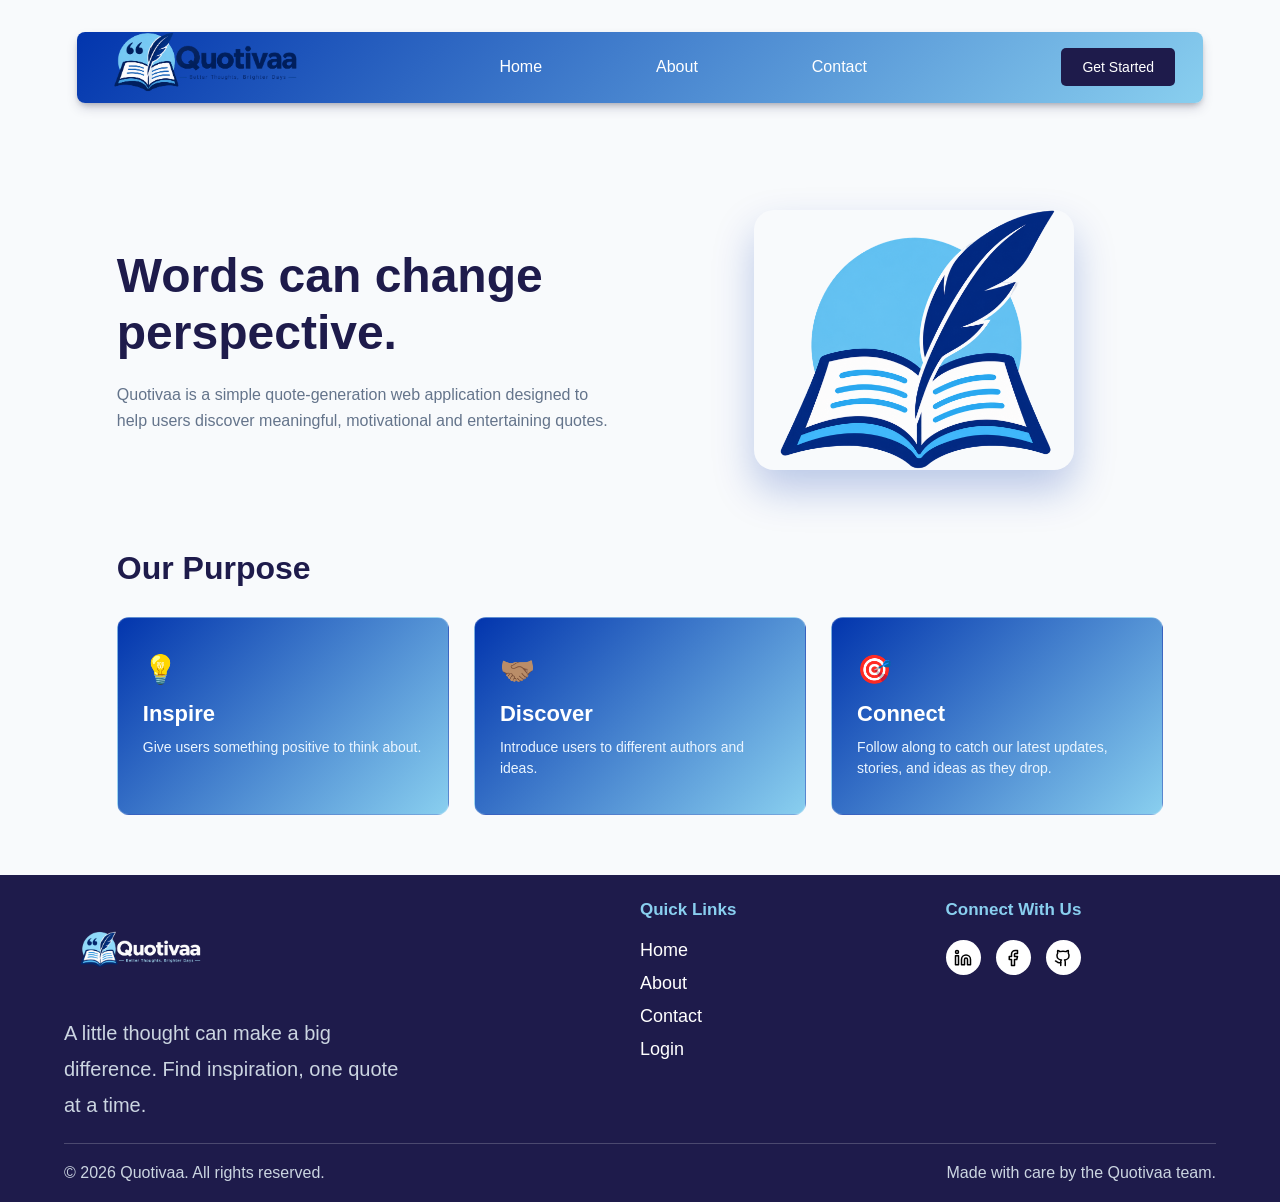
==== about.html @ 634ededf "corrections made again" ====
<!DOCTYPE html>
<html lang="en">
<head>
    <meta charset="UTF-8">
    <meta name="viewport" content="width=device-width, initial-scale=1.0">
    <title>About- Quotivaa</title>
    <link rel="stylesheet" href="about.css">
</head>
<body>
    <header>
        <div class="header-container">
            <div class="header-wrapper">
                <div class="logo">
                    <img src="logo.png" alt="">
                </div>
                <nav>
                    <a href="index.html">Home</a>
                    <a href="about.html">About</a>
                    <a href="contact.html">Contact</a>
                </nav>
                <a href="sign-up.html"><button class="button1">Get Started</button></a>
                <img src="harmburgermenu.svg" alt="" class="hamburger">
            </div>
        </div>
    </header>

    <main class="landing-main">
        <section class="hero-section">
            <div class="hero-content">
                <h1>Words can change perspective.</h1>
                <p>Quotivaa is a simple quote-generation web application designed to help users discover meaningful, motivational and entertaining quotes.</p>
            </div>
            <div class="hero-image">
                <div class="book-graphic">
                <img src="quotivaaimg.png" alt="Quote-card">
                </div>
            </div>
        </section>

        <section class="purpose-section">
            <h2>Our Purpose</h2>
            <div class="purpose-grid">
                <div class="purpose-card">
                    <div class="card-icon">💡</div>
                    <h3>Inspire</h3>
                    <p>Give users something positive to think about.</p>
                </div>
                <div class="purpose-card">
                    <div class="card-icon">🤝🏽</div>
                    <h3>Discover</h3>
                    <p>Introduce users to different authors and ideas.</p>
                </div>
                <div class="purpose-card">
                    <div class="card-icon">🎯</div>
                    <h3>Connect</h3>
                    <p>Follow along to catch our latest updates, stories, and ideas as they drop.</p>
                </div>
            </div>
        </section>
    </main>
 <footer class="footer">

    <div class="footer-container">
        <div class="footer-brand">

            <img src="logo-white.png" alt="Quotivaa logo">
            <p>
                A little thought can make a big difference.
                Find inspiration, one quote at a time.
            </p>

        </div>

        <div class="footer-links">

            <h3>Quick Links</h3>
            <a href="index.html">Home</a>
            <a href="about.html">About</a>
            <a href="contact.html">Contact</a>
            <a href="login.html">Login</a>

        </div>

        <div class="footer-socials">
            <h3>Connect With Us</h3>
            <div class="social-icons">

                <a href="#" aria-label="LinkedIn">
                    <img src="linkedin.svg" alt="">
                </a>

                <a href="#" aria-label="Facebook">
                    <img src="facebook.svg" alt="">
                </a>

                <a href="#" aria-label="GitHub">
                    <img src="gitcat.svg" alt="">
                </a>

            </div>

        </div>

    </div>

    <div class="footer-bottom">

        <p>
            &copy; 2026 Quotivaa. All rights reserved.
        </p>

        <p>Made with care by the Quotivaa team.</p>

    </div>
</footer>
  
</body>
</html>
---- about.css ----
* {
    box-sizing: border-box;
    padding: 0;
    margin: 0;
}

body {
    width: 100%;
    height: auto;
    background-color: #F8FAFC;
    font-family: sans-serif;
}

header {
    height: 15vh;
    width: 100%;
    display: flex;
    justify-content: center;
    align-items: center;
    position: fixed;
    top: 0;
    left: 0;
    z-index: 1000;
}

.header-container {
    width: 88%;
    height: 53%;
    background: linear-gradient(
        135deg,
        #0235AD,
        #89CFEF
    );
    border-radius: 8px;
    display: flex;
    justify-content: center;
    box-shadow:
        rgba(50, 50, 93, 0.25) 0px 6px 12px -2px,
        rgba(0, 0, 0, 0.3) 0px 3px 7px -3px;
}

.header-wrapper {
    height: 100%;
    width: 95%;
    display: flex;
    justify-content: space-between;
    align-items: center;
}

.logo {
    height: 200px;
    width: 200px;
    display: flex;
    justify-content: center;
}

.logo img {
    width: 100%;
    height: 100%;
    object-fit: contain;
}

nav {
    height: 60%;
    width: 45%;
    display: flex;
    align-items: center;
    justify-content: space-around;
}

nav a {
    text-decoration: none;
    font-family: sans-serif;
    font-size: 16px;
    color: #FFFFFF;
    cursor: pointer;
    transition: color 0.3s ease;
}

nav a:hover {
    color: #1E1B4B;
}

.button1 {
    padding: 10px 20px;
    background-color: #1E1B4B;
    color: #FFFFFF;
    border-radius: 5px;
    font-size: 14px;
    cursor: pointer;
    border: 1px solid transparent;
    transition: 0.3s ease;
}

.button1:hover {
    color: #0235AD;
    border-color: #0235AD;
    background-color: #FFFFFF;
}

.hamburger {
    width: 30px;
    height: 30px;
    display: none;
}

.landing-main {
    max-width: 1200px;
    margin: 150px auto 0;
    padding: 40px 6%;
}

.hero-section {
    display: flex;
    align-items: center;
    justify-content: space-between;
    gap: 50px;
    margin-top: 20px;
    margin-bottom: 80px;
}

.hero-content {
    flex: 1;
}

.hero-content h1 {
    font-size: 48px;
    font-weight: 700;
    line-height: 1.2;
    margin-bottom: 20px;
    color: #1E1B4B;
}

.hero-content p {
    font-size: 16px;
    color: #64748B;
    line-height: 1.6;
}

.hero-image {
    flex: 1;
    display: flex;
    justify-content: center;
    align-items: center;
}

.book-graphic {
    width: 320px;
    height: 260px;
    border-radius: 20px;
    overflow: hidden;
    box-shadow:
        0 20px 40px rgba(2, 53, 173, 0.25);
}

.book-graphic img {
    width: 100%;
    height: 100%;
    object-fit: cover;
    display: block;
}

.purpose-section h2 {
    font-size: 32px;
    font-weight: 600;
    margin-bottom: 30px;
    text-align: left;
    color: #1E1B4B;
}

.purpose-grid {
    display: flex;
    gap: 25px;
}

.purpose-card {
    flex: 1;
    background: linear-gradient( 135deg, #0235AD, #89CFEF);
    border: 1px solid rgba(255, 255, 255, 0.2);
    border-radius: 12px;
    padding: 35px 25px;
    transition:transform 0.3s ease,box-shadow 0.3s ease;
    color: #FFFFFF;
}

.purpose-card:hover {
    transform: translateY(-5px);
    box-shadow:0 15px 30px rgba(2, 53, 173, 0.25);
}

.card-icon {
    font-size: 28px;
    margin-bottom: 15px;
}

.purpose-card h3 {
    font-size: 22px;
    font-weight: 600;
    margin-bottom: 10px;
    color: #FFFFFF;
}

.purpose-card p {
    font-size: 14px;
    color: #EAF5FF;
    line-height: 1.5;
}

.footer {
    width: 100%;
    background-color: #1E1B4B;
    color: #FFFFFF;
    margin-top: 20px;
    padding: 25px 0 0;
}

.footer-container {
    width: 90%;
    max-width: 1310px;
    margin: 0 auto;
    padding-bottom: 20px;
    display: grid;
    grid-template-columns: 2fr 1fr 1fr;
    gap: 35px;
    align-items: start;
}

.footer-brand img {
    width: 150px;
    height: 100px;
    object-fit: contain;
    display: block;
}

.footer-brand p {
    max-width: 350px;
    font-family: sans-serif;
    font-size: 20px;
    line-height: 1.8;
    color: #CBD5E1;
    margin-top: 15px;
}

.footer-links h3,
.footer-socials h3 {
    font-family: sans-serif;
    font-size: 17px;
    margin-bottom: 20px;
    color: #89CFEF;
}

.footer-links {
    display: flex;
    flex-direction: column;
    align-items: flex-start;
}

.footer-links a {
    font-family: sans-serif;
    font-size: 18px;
    color: #FFFFFF;
    text-decoration: none;
    margin-bottom: 12px;
    transition: 0.3s ease;
}

.footer-links a:hover {
    color: #89CFEF;
    padding-left: 5px;
}

.social-icons {
    display: flex;
    align-items: center;
    gap: 15px;
}

.social-icons a {
    width: 35px;
    height: 35px;
    background-color: #FFFFFF;
    border-radius: 50%;
    display: flex;
    align-items: center;
    justify-content: center;
    transition: 0.3s ease;
}

.social-icons img {
    width: 18px;
    height: 18px;
    object-fit: contain;
}

.social-icons a:hover {
    background-color: #89CFEF;
    transform: translateY(-3px);
}

.footer-bottom {
    width: 90%;
    max-width: 1310px;
    margin: 0 auto;
    border-top: 1px solid rgba(255, 255, 255, 0.2);
    padding: 20px 0;
    display: flex;
    justify-content: space-between;
    align-items: center;
    gap: 15px;
}

.footer-bottom p {
    font-family: sans-serif;
    font-size: 16px;
    color: #CBD5E1;
}

@media (min-width: 768px) and (max-width: 1024px) {

    header {
        height: 130px;
    }

    nav,
    header{
        a{
        display: none;
        }
    }

    .hamburger {
        display: block;

        width: 30px;
        height: 30px;

        cursor: pointer;
    }

    button {
        display: none;
    }

    .logo {
        width: 140px;
        height: 140px;
    }

    .hero-section {
        gap: 30px;
    }

    .hero-content h1 {
        font-size: 38px;
    }

    .hero-content p {
        font-size: 15px;
    }

    .book-graphic {
        width: 280px;
        height: 230px;
    }

    .footer-container {
        grid-template-columns: 1fr 1fr;
        gap: 40px 20px;
    }

    .footer-brand {
        grid-column: span 2;
    }

    .footer-brand p {
        max-width: 100%;
    }
}

@media (max-width: 767px) {

    header {
        height: 100px;
    }

    .header-container {
        width: 92%;
        height: 65%;
        border-radius: 8px;
    }

    .header-wrapper {
        width: 92%;
    }

    nav,
    header{
        a{
        display: none;
        }
    }

    .hamburger {
        display: block;
        width: 27px;
        height: 27px;
        cursor: pointer;
    }

    button {
        display: none;
    }

    .logo {
        width: 110px;
        height: 110px;
    }

    .landing-main {
        width: 100%;
        margin-top: 120px;
        padding: 30px 6%;
    }

    .hero-section {
        flex-direction: column;
        text-align: center;
        gap: 30px;
        margin-bottom: 60px;
    }

    .hero-content {
        width: 100%;
        max-width: 100%;
    }

    .hero-content h1 {
        font-size: 32px;
        line-height: 1.25;
    }

    .hero-content p {
        font-size: 15px;
        line-height: 1.7;
    }

    .hero-image {
        width: 100%;
    }

    .book-graphic {
        width: 260px;
        height: 200px;
        border-radius: 16px;
    }

    .purpose-section h2 {
        font-size: 28px;
        text-align: center;
    }

    .purpose-grid {
        flex-direction: column;
        gap: 20px;
    }

    .purpose-card {
        padding: 30px 22px;
        text-align: center;
    }

    .purpose-card h3 {
        font-size: 21px;
    }

    .purpose-card p {
        font-size: 14px;
    }

    .footer-container {
        width: 88%;
        grid-template-columns: 1fr;
        gap: 30px;
    }

    .footer-brand {
        grid-column: span 1;
    }

    .footer-brand img {
        width: 125px;
        height: 100px;
    }

    .footer-brand p {
        max-width: 100%;
        font-size: 18px;
        line-height: 1.7;
    }

    .footer-links h3,
    .footer-socials h3 {
        font-size: 16px;
        margin-bottom: 15px;
    }

    .footer-links a {
        font-size: 15px;
        margin-bottom: 10px;
    }

    .social-icons {
        flex-wrap: wrap;
        gap: 12px;
    }

    .social-icons a {
        width: 34px;
        height: 34px;
    }

    .social-icons img {
        width: 17px;
        height: 17px;
    }

    .footer-bottom {
        width: 88%;
        flex-direction: column;
        text-align: center;
        align-items: center;
        padding: 18px 0;
        gap: 10px;
    }

    .footer-bottom p {
        font-size: 13px;
        line-height: 1.7;
    }
}
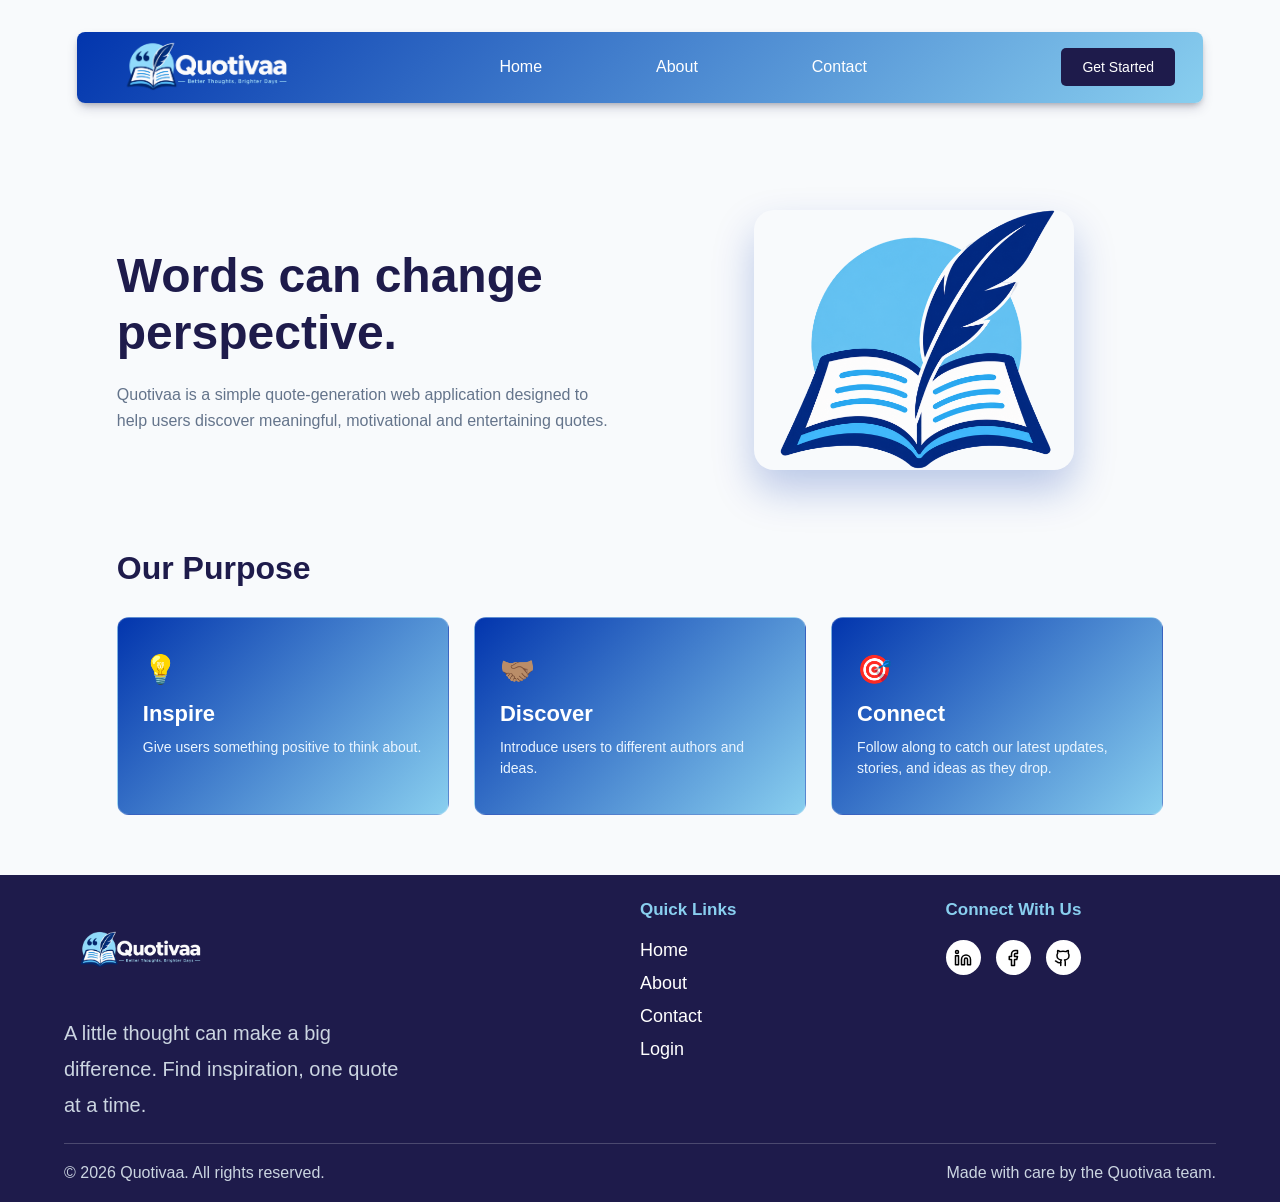
==== commit 197bec7e: "final work" ====
--- a/about.html
+++ b/about.html
@@ -11,7 +11,7 @@
         <div class="header-container">
             <div class="header-wrapper">
                 <div class="logo">
-                    <img src="logo.png" alt="">
+                    <img src="logo-white.png" alt="">
                 </div>
                 <nav>
                     <a href="index.html">Home</a>
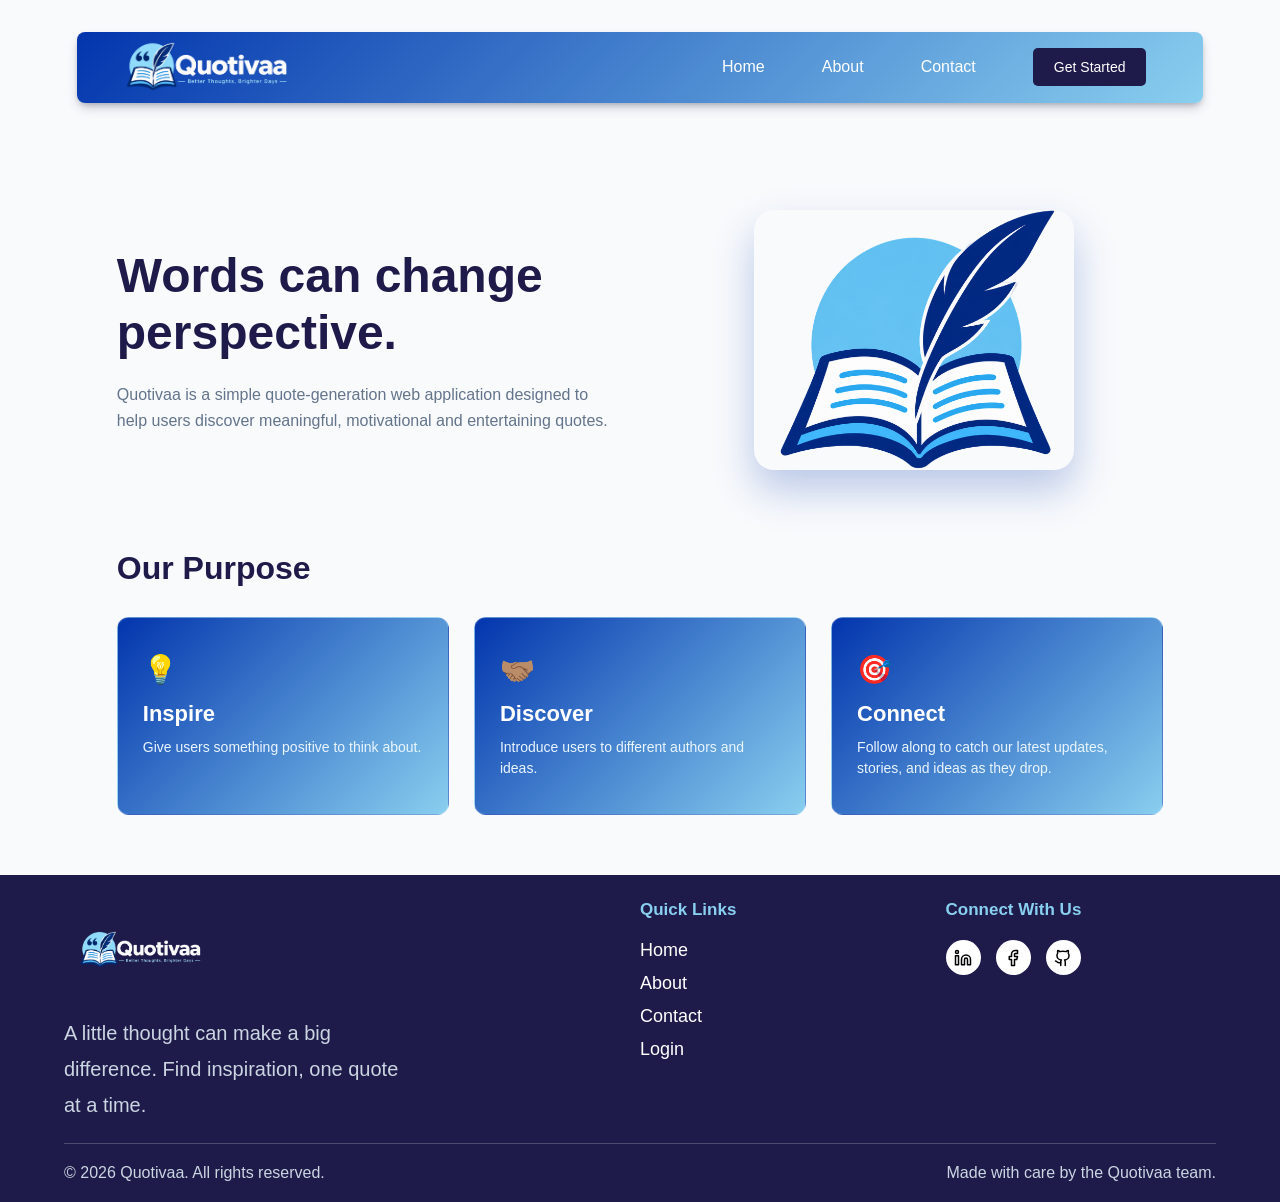
==== commit 66328c61: "yipppeeeeeee" ====
--- a/about.html
+++ b/about.html
@@ -17,8 +17,9 @@
                     <a href="index.html">Home</a>
                     <a href="about.html">About</a>
                     <a href="contact.html">Contact</a>
+
+                    <a href="sign-up.html"><button class="button1">Get Started</button></a>
                 </nav>
-                <a href="sign-up.html"><button class="button1">Get Started</button></a>
                 <img src="harmburgermenu.svg" alt="" class="hamburger">
             </div>
         </div>
@@ -113,6 +114,8 @@
 
     </div>
 </footer>
+
+    <script src="generator.js"></script>
   
 </body>
 </html>
--- a/about.css
+++ b/about.css
@@ -389,16 +389,68 @@
         border-radius: 8px;
     }
 
-    .header-wrapper {
-        width: 92%;
-    }
-
-    nav,
-    header{
-        a{
+  
+
+     nav {
         display: none;
-        }
-    }
+        height: auto;
+        position: absolute;
+        top: calc(100% + 10px);
+        right: 0;
+        width: 220px;
+        padding: 20px;
+        background-color: #FFFFFF;
+        border: 1px solid #E5E7EB;
+        border-radius: 12px;
+        box-shadow: 0 8px 24px rgba(0, 0, 0, 0.12);
+        flex-direction: column;
+        align-items: stretch;
+        gap: 8px;
+        z-index: 1001;
+    }
+
+    nav a {
+    display: block;
+    width: 100%;
+    padding: 12px 14px;
+    color: #061D55;
+    font-size: 16px;
+    font-weight: 500;
+    text-decoration: none;
+    border-radius: 8px;
+    transition: background-color 0.2s ease,
+                color 0.2s ease;
+}
+
+nav a:hover {
+    background-color: #EEF4FF;
+    color: #0235AD;
+}
+
+    nav.active {
+    display: flex;
+}
+
+
+.button1 {
+    display: block;
+    width: 100%;
+    padding: 12px 14px;
+    margin-top: 8px;
+
+    background-color: #1E1B4B;
+    color: #FFFFFF;
+
+    text-align: center;
+    text-decoration: none;
+    font-size: 16px;
+
+    border: none;
+    border-radius: 8px;
+    cursor: pointer;
+}
+
+   
 
     .hamburger {
         display: block;
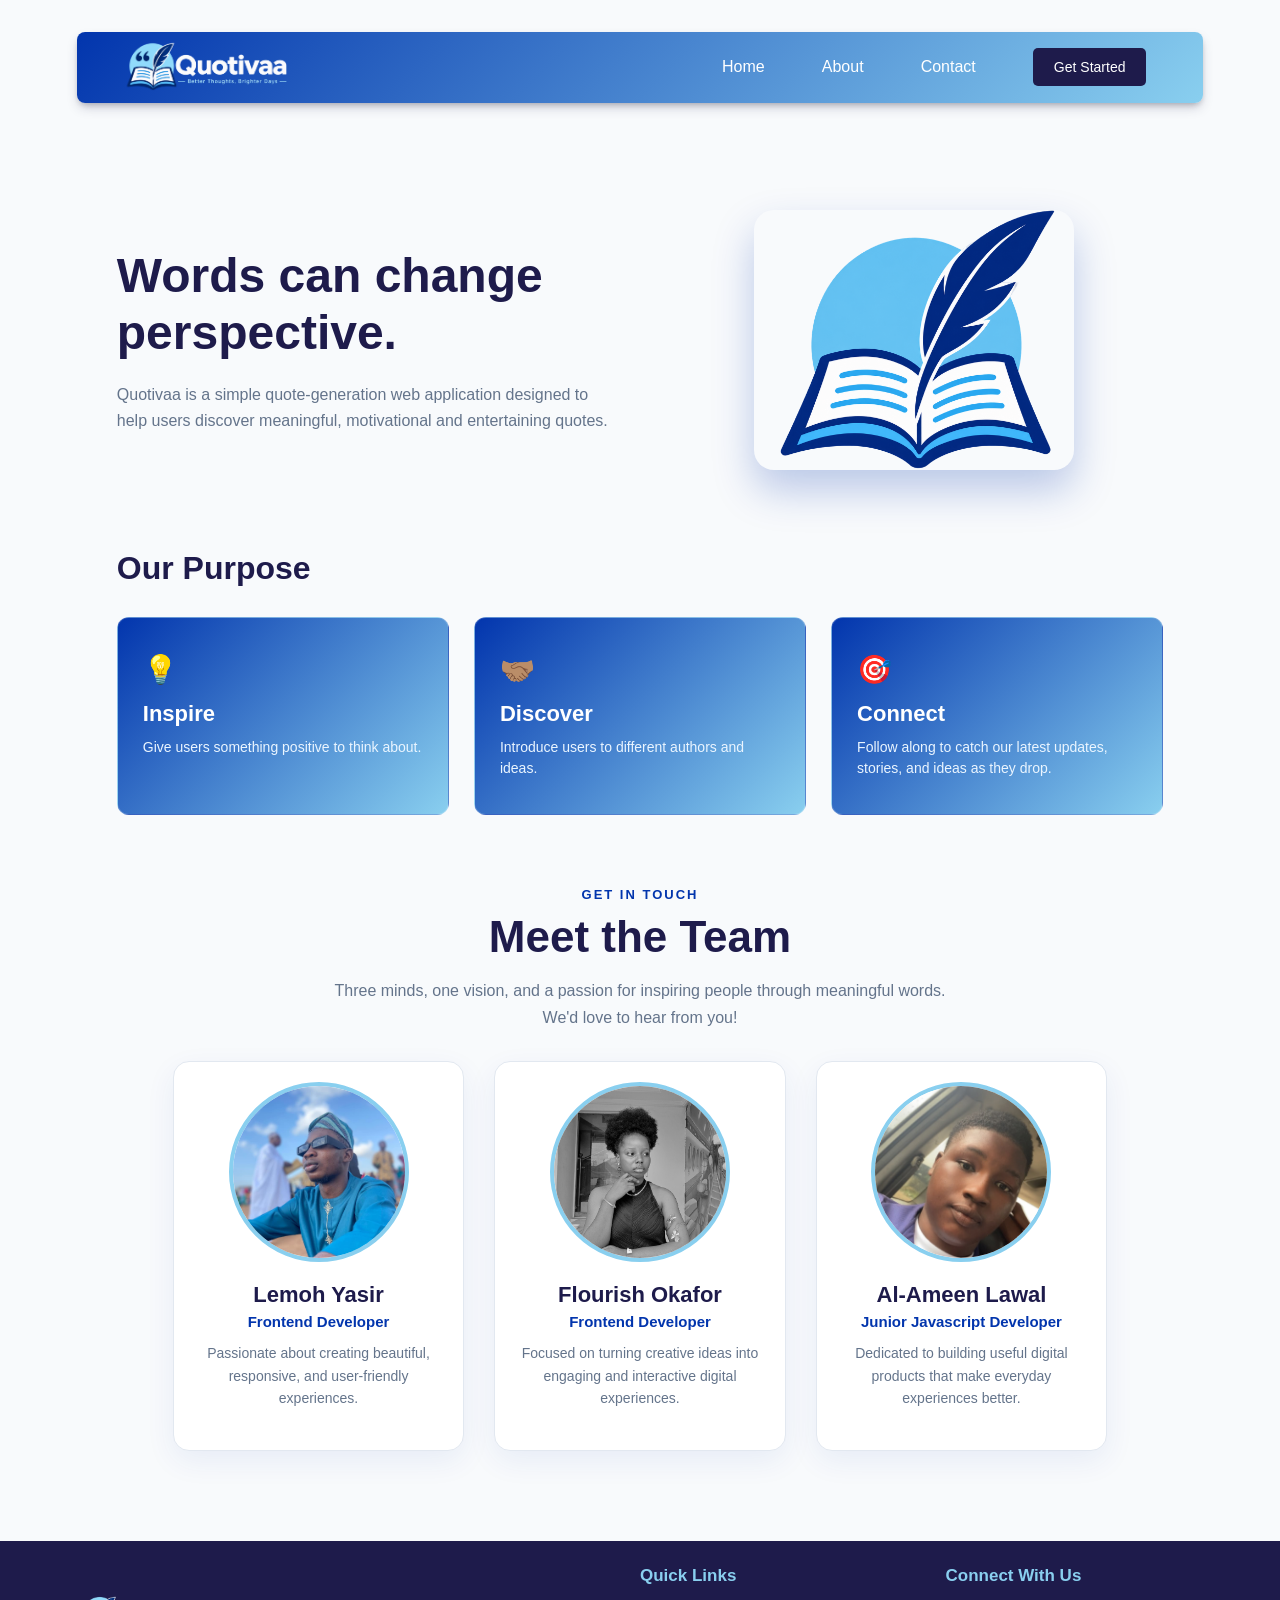
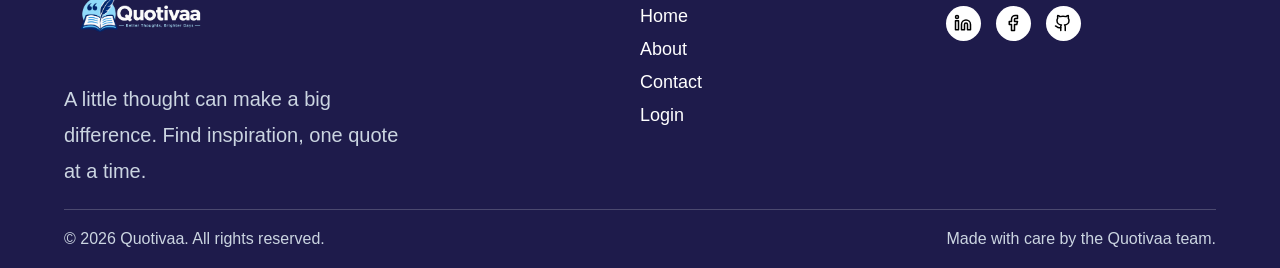
==== commit 722e18ac: "signup image added" ====
--- a/about.html
+++ b/about.html
@@ -13,6 +13,7 @@
                 <div class="logo">
                     <img src="logo-white.png" alt="">
                 </div>
+                
                 <nav>
                     <a href="index.html">Home</a>
                     <a href="about.html">About</a>
@@ -59,6 +60,61 @@
             </div>
         </section>
     </main>
+    
+    <section class="our-team">
+
+           <span class="eyebrow">GET IN TOUCH</span>
+
+            <h1>Meet the Team</h1>
+
+            <p>
+                Three minds, one vision, and a passion for
+                inspiring people through meaningful words.
+                <br>
+                We'd love to hear from you!
+            </p>
+
+            
+
+            <div class="team-container">
+            <div class="team-group">
+                <div class="team-members">
+                    <img src="yasir.png" alt="" >
+                    
+                </div>
+                <h3>Lemoh Yasir</h3>
+                <h5>Frontend Developer</h5>
+                <p>Passionate about creating beautiful,
+                responsive, and user-friendly experiences.
+                </p>
+                
+            
+            </div>
+            <div class="team-group">
+                <div class="team-members">
+                    <img src="Github.jpg" alt="" >
+                    
+                </div>
+                <h3>Flourish Okafor</h3>
+                <h5>Frontend Developer</h5>
+                <p>Focused on turning creative ideas into
+                    engaging and interactive digital experiences.
+                </p>
+            
+            </div>
+            <div class="team-group">
+                <div class="team-members">
+                    <img src="alameen.png" alt="" >
+                    
+                </div>
+                <h3>Al-Ameen Lawal</h3>
+                <h5>Junior Javascript Developer</h5>
+                <p> Dedicated to building useful digital products
+                    that make everyday experiences better.
+                </p>
+            
+            </div>
+    </section>
  <footer class="footer">
 
     <div class="footer-container">
@@ -115,7 +171,7 @@
     </div>
 </footer>
 
-    <script src="generator.js"></script>
+    <script src="dropdown.js"></script>
   
 </body>
 </html>
--- a/about.css
+++ b/about.css
@@ -206,6 +206,84 @@
     line-height: 1.5;
 }
 
+.our-team {
+    width: 85%;
+    margin: 0 auto;
+    padding: 30px 6% 70px;
+    text-align: center;
+    /* background-color: #0235AD; */
+}
+.eyebrow {
+    display: inline-block;
+    color: #0235AD;
+    font-size: 13px;
+    font-weight: 700;
+    letter-spacing: 2px;
+    margin-bottom: 10px;
+}
+.our-team h1 {
+    font-size: 44px;
+    color: #1E1B4B;
+    margin-bottom: 15px;
+}
+.our-team p {
+    max-width: 650px;
+    margin: 0 auto 30px;
+    color: #64748B;
+    font-size: 16px;
+    line-height: 1.7;
+}
+.team-container {
+    display: flex;
+    justify-content: space-around;
+    gap: 30px;
+    width: 100%;
+    /* background-color: chartreuse; */
+}
+.team-group {
+    flex: 1;
+    background-color: white;
+    padding: 20px 25px 10px 25px;
+    border-radius: 16px;
+    border: 1px solid #E2E8F0;
+    box-shadow: 0 10px 30px rgba(2, 53, 173, 0.07);
+    transition: 0.3s ease;
+}
+.team-group:hover {
+    transform: translateY(-6px);
+    box-shadow: 0 15px 35px rgba(2, 53, 173, 0.15);
+}
+.team-members {
+    width: 180px;
+    height: 180px;
+    margin: 0 auto 20px;
+    border-radius: 50%;
+    overflow: hidden;
+    border: 4px solid #89CFEF;
+    background-color: #E6F4FF;
+}
+.team-members img {
+    width: 100%;
+    height: 100%;
+    object-fit: cover;
+}
+.team-group h3 {
+    font-size: 22px;
+    color: #1E1B4B;
+    margin-bottom: 5px;
+}
+.team-group h5 {
+    font-size: 15px;
+    color: #0235AD;
+    margin-bottom: 12px;
+}
+.team-group p {
+    font-size: 14px;
+    line-height: 1.6;
+    color: #64748B;
+}
+
+
 .footer {
     width: 100%;
     background-color: #1E1B4B;
@@ -361,6 +439,32 @@
     .book-graphic {
         width: 280px;
         height: 230px;
+    }
+
+    .our-team {
+        padding-top: 160px;
+    }
+    .team-container {
+        display: grid;
+        grid-template-columns: repeat(2, minmax(0, 1fr));
+        gap: 20px;
+        width: 100%;
+    }
+    .team-group {
+        min-width: 0;
+        padding: 25px 15px;
+    }
+    .team-members {
+        width: 140px;
+        height: 140px;
+        max-width: 100%;
+        margin: 0 auto 20px;
+        overflow: hidden;
+    }
+    .team-members img {
+        width: 100%;
+        height: 100%;
+        object-fit: cover;
     }
 
     .footer-container {
@@ -529,6 +633,20 @@
         font-size: 14px;
     }
 
+    .our-team {
+        padding: 140px 6% 50px;
+    }
+    .our-team h1 {
+        font-size: 34px;
+    }
+    .our-team p {
+        font-size: 14px;
+    }
+    .team-container {
+        flex-direction: column;
+       gap: 20px;
+    }
+
     .footer-container {
         width: 88%;
         grid-template-columns: 1fr;
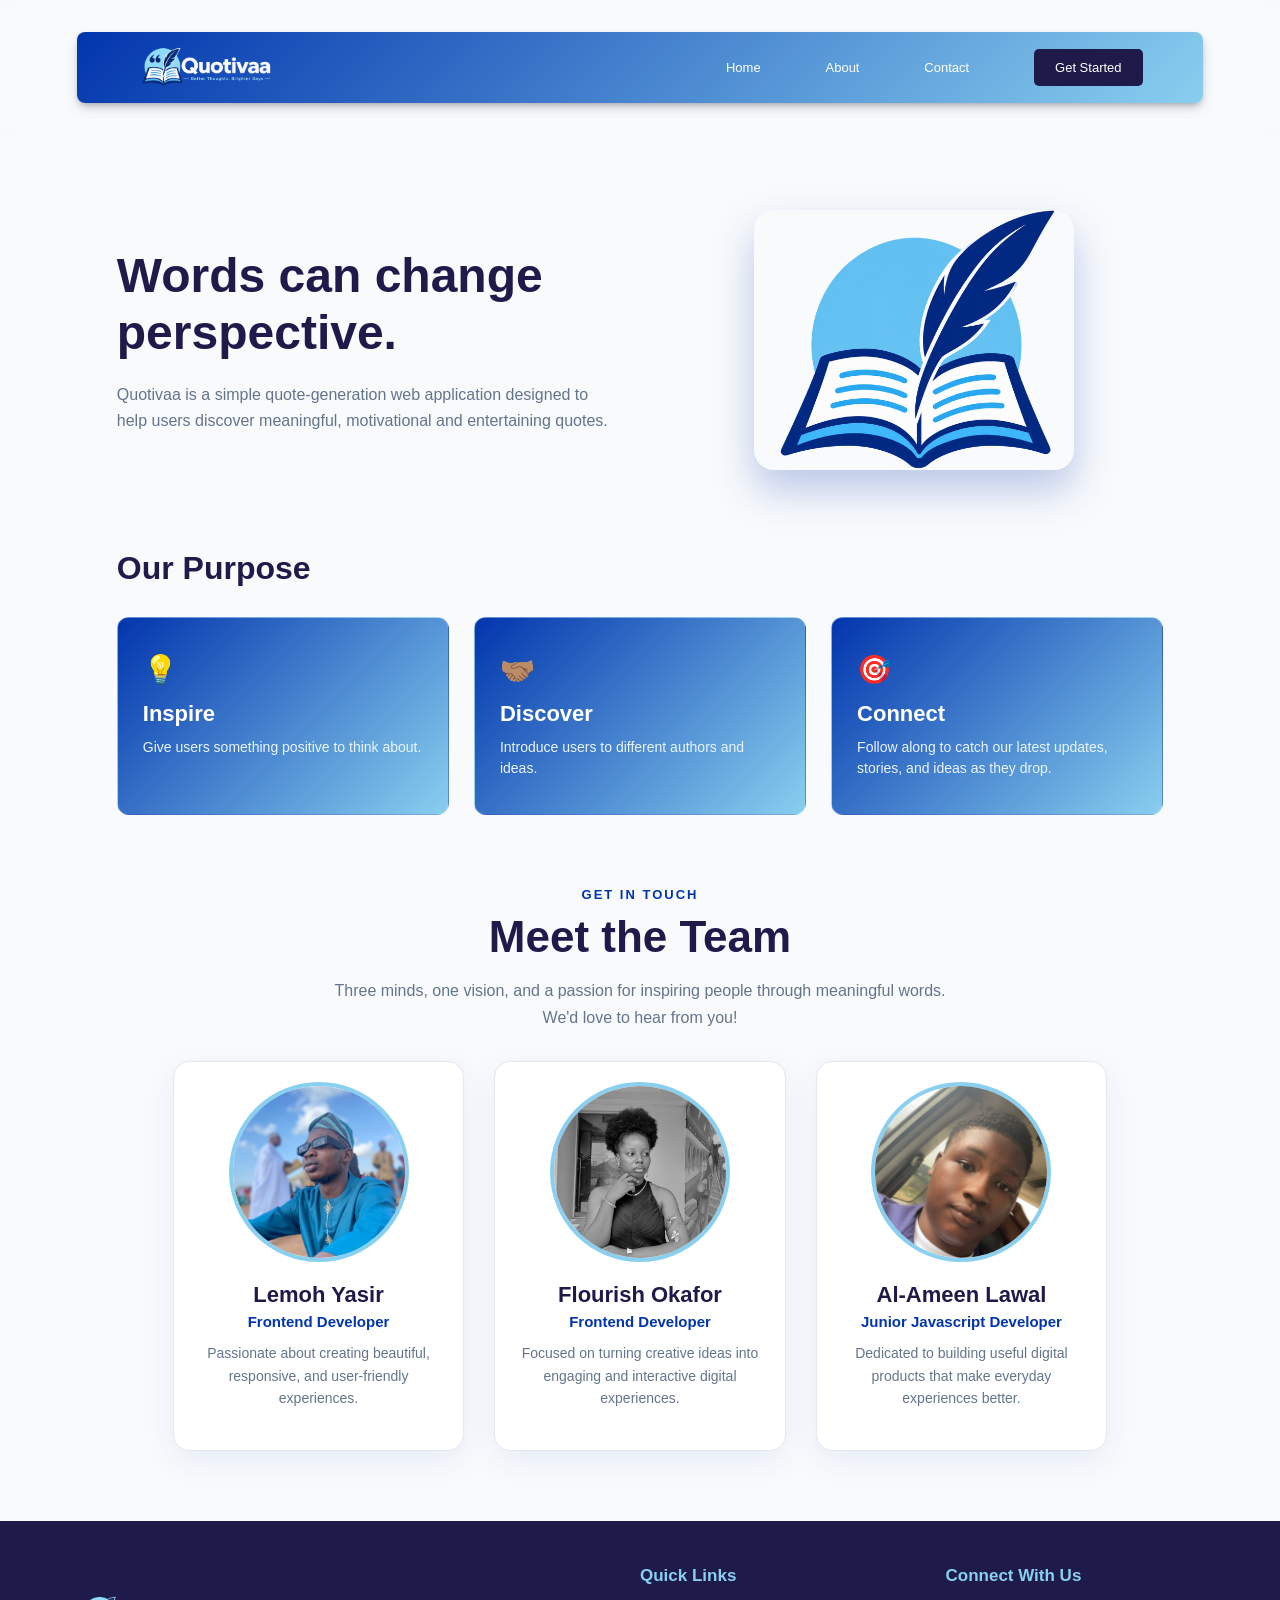
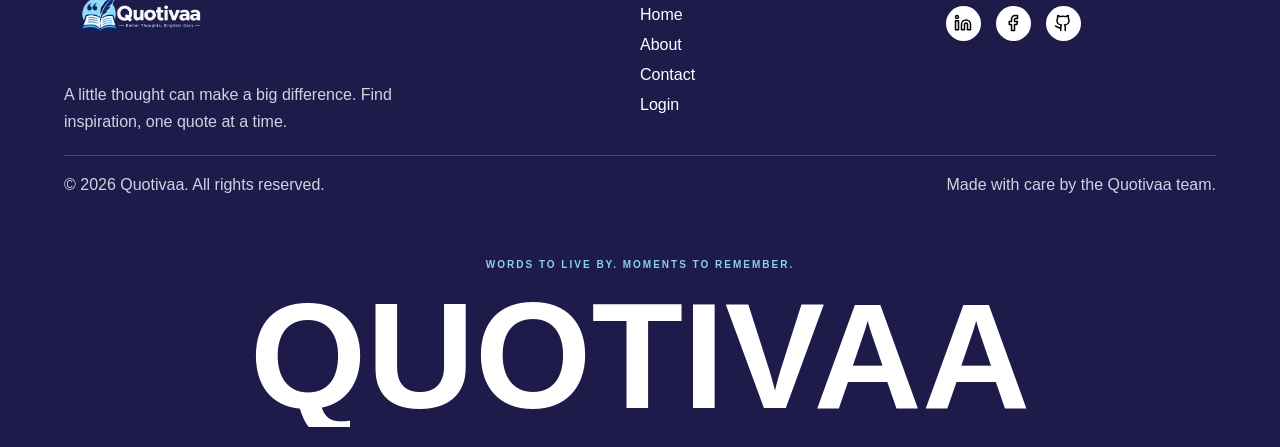
==== commit 97ed05a5: "wooooooooow" ====
--- a/about.html
+++ b/about.html
@@ -7,13 +7,12 @@
     <link rel="stylesheet" href="about.css">
 </head>
 <body>
-    <header>
+<header>
         <div class="header-container">
             <div class="header-wrapper">
                 <div class="logo">
                     <img src="logo-white.png" alt="">
                 </div>
-                
                 <nav>
                     <a href="index.html">Home</a>
                     <a href="about.html">About</a>
@@ -25,6 +24,7 @@
             </div>
         </div>
     </header>
+
 
     <main class="landing-main">
         <section class="hero-section">
@@ -115,12 +115,14 @@
             
             </div>
     </section>
- <footer class="footer">
+<footer class="footer">
 
     <div class="footer-container">
+
         <div class="footer-brand">
 
             <img src="logo-white.png" alt="Quotivaa logo">
+
             <p>
                 A little thought can make a big difference.
                 Find inspiration, one quote at a time.
@@ -131,7 +133,8 @@
         <div class="footer-links">
 
             <h3>Quick Links</h3>
-            <a href="index.html">Home</a>
+
+            <a href="home-page.html">Home</a>
             <a href="about.html">About</a>
             <a href="contact.html">Contact</a>
             <a href="login.html">Login</a>
@@ -139,7 +142,9 @@
         </div>
 
         <div class="footer-socials">
+
             <h3>Connect With Us</h3>
+
             <div class="social-icons">
 
                 <a href="#" aria-label="LinkedIn">
@@ -169,6 +174,18 @@
         <p>Made with care by the Quotivaa team.</p>
 
     </div>
+
+    <section class="brand-section">
+    <div class="brand-container">
+
+        <p class="brand-tagline">WORDS TO LIVE BY. MOMENTS TO REMEMBER.</p>
+
+        <div class="brand-wordmark">
+            <span>QUOTIVAA</span>
+        </div>
+
+    </div>
+</section>
 </footer>
 
     <script src="dropdown.js"></script>
--- a/about.css
+++ b/about.css
@@ -21,16 +21,14 @@
     top: 0;
     left: 0;
     z-index: 1000;
-}
-
+    background-color: rgba(255, 255, 255, 0.1); 
+    backdrop-filter: blur(12px);                 
+    -webkit-backdrop-filter: blur(12px);
+}
 .header-container {
     width: 88%;
     height: 53%;
-    background: linear-gradient(
-        135deg,
-        #0235AD,
-        #89CFEF
-    );
+    background: linear-gradient(135deg, #0235AD, #89CFEF);
     border-radius: 8px;
     display: flex;
     justify-content: center;
@@ -38,7 +36,6 @@
         rgba(50, 50, 93, 0.25) 0px 6px 12px -2px,
         rgba(0, 0, 0, 0.3) 0px 3px 7px -3px;
 }
-
 .header-wrapper {
     height: 100%;
     width: 95%;
@@ -46,20 +43,18 @@
     justify-content: space-between;
     align-items: center;
 }
-
 .logo {
     height: 200px;
     width: 200px;
     display: flex;
     justify-content: center;
-}
-
+    align-items: center;
+}
 .logo img {
     width: 100%;
-    height: 100%;
+    height: 40%;
     object-fit: contain;
 }
-
 nav {
     height: 60%;
     width: 45%;
@@ -67,42 +62,37 @@
     align-items: center;
     justify-content: space-around;
 }
-
 nav a {
     text-decoration: none;
-    font-family: sans-serif;
-    font-size: 16px;
+    font-size: 13px;
     color: #FFFFFF;
     cursor: pointer;
-    transition: color 0.3s ease;
-}
-
+    transition: 0.3s ease;
+}
 nav a:hover {
     color: #1E1B4B;
 }
-
 .button1 {
     padding: 10px 20px;
     background-color: #1E1B4B;
     color: #FFFFFF;
     border-radius: 5px;
-    font-size: 14px;
+    font-size: 13px;
     cursor: pointer;
     border: 1px solid transparent;
     transition: 0.3s ease;
 }
-
 .button1:hover {
     color: #0235AD;
     border-color: #0235AD;
     background-color: #FFFFFF;
 }
-
 .hamburger {
     width: 30px;
     height: 30px;
     display: none;
 }
+
 
 .landing-main {
     max-width: 1200px;
@@ -284,14 +274,44 @@
 }
 
 
+/* QUOTIVAAA */
+.brand-section {
+    padding: 45px 3% 20px;
+    overflow: hidden;
+    /* background: #FFFFFF; */
+}
+.brand-container {
+    max-width: 1500px;
+    margin: 0 auto;
+}
+.brand-tagline {
+    margin: 0 0 15px;
+    text-align: center;
+    color: #89CFEF;
+    font-size: 10px;
+    font-weight: 700;
+    letter-spacing: 2px;
+}
+.brand-wordmark {
+    width: 100%;
+    overflow: hidden;
+    text-align: center;
+}
+.brand-wordmark span {
+    display: block;
+    font-size: 150px;
+    font-weight: 900;
+    line-height: 0.95;
+    color:  white;
+}
+
 .footer {
     width: 100%;
     background-color: #1E1B4B;
     color: #FFFFFF;
-    margin-top: 20px;
-    padding: 25px 0 0;
-}
-
+    padding: 45px 0 0;
+    
+}
 .footer-container {
     width: 90%;
     max-width: 1310px;
@@ -302,23 +322,20 @@
     gap: 35px;
     align-items: start;
 }
-
 .footer-brand img {
     width: 150px;
     height: 100px;
     object-fit: contain;
     display: block;
 }
-
 .footer-brand p {
     max-width: 350px;
     font-family: sans-serif;
-    font-size: 20px;
-    line-height: 1.8;
+    font-size: 16px;
+    line-height: 1.7;
     color: #CBD5E1;
     margin-top: 15px;
 }
-
 .footer-links h3,
 .footer-socials h3 {
     font-family: sans-serif;
@@ -326,33 +343,28 @@
     margin-bottom: 20px;
     color: #89CFEF;
 }
-
 .footer-links {
     display: flex;
     flex-direction: column;
     align-items: flex-start;
 }
-
 .footer-links a {
     font-family: sans-serif;
-    font-size: 18px;
+    font-size: 16px;
     color: #FFFFFF;
     text-decoration: none;
     margin-bottom: 12px;
-    transition: 0.3s ease;
-}
-
+    transition: 0.3s;
+}
 .footer-links a:hover {
     color: #89CFEF;
     padding-left: 5px;
 }
-
 .social-icons {
     display: flex;
     align-items: center;
     gap: 15px;
 }
-
 .social-icons a {
     width: 35px;
     height: 35px;
@@ -361,20 +373,17 @@
     display: flex;
     align-items: center;
     justify-content: center;
-    transition: 0.3s ease;
-}
-
+    transition: 0.3s;
+}
 .social-icons img {
     width: 18px;
     height: 18px;
     object-fit: contain;
 }
-
 .social-icons a:hover {
     background-color: #89CFEF;
     transform: translateY(-3px);
 }
-
 .footer-bottom {
     width: 90%;
     max-width: 1310px;
@@ -386,12 +395,12 @@
     align-items: center;
     gap: 15px;
 }
-
 .footer-bottom p {
     font-family: sans-serif;
     font-size: 16px;
     color: #CBD5E1;
 }
+
 
 @media (min-width: 768px) and (max-width: 1024px) {
 
